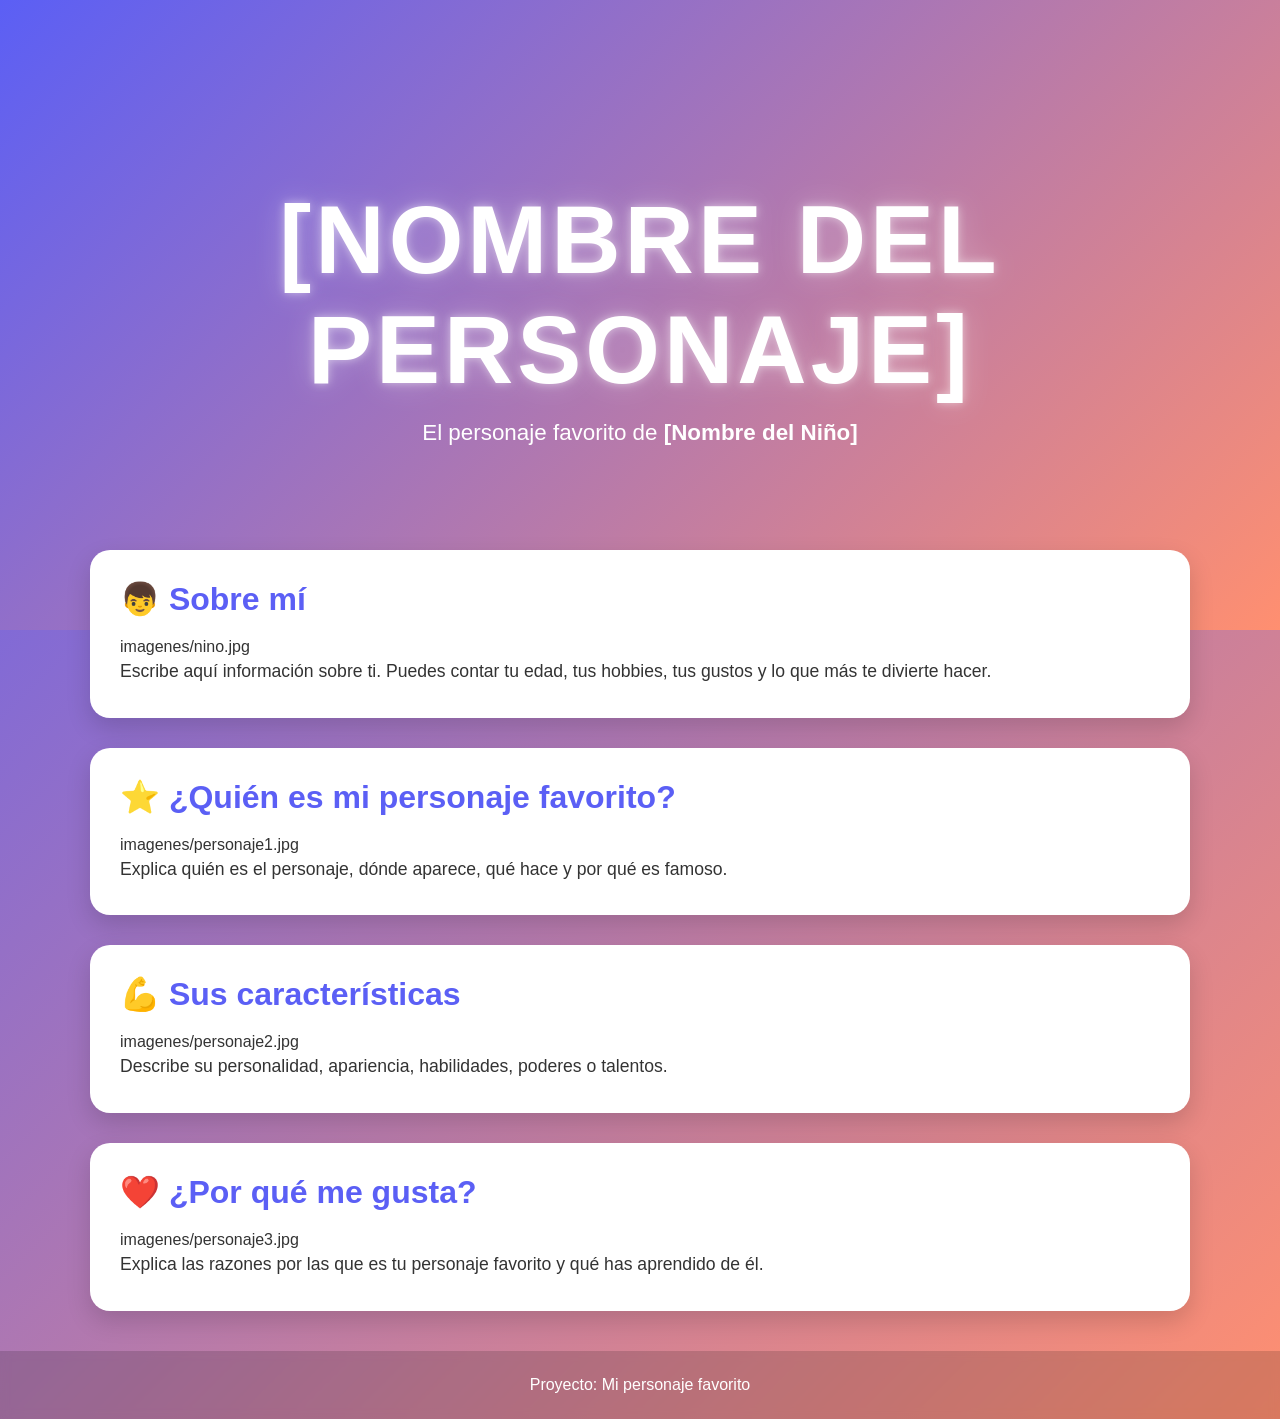
==== docs/personajeFavorito/index.html @ c8830bc5 "Automated update" ====
<!DOCTYPE html>
<html lang="es">

<head>
    <meta charset="UTF-8">
    <meta name="viewport" content="width=device-width, initial-scale=1.0">
    <title>[Nombre del Personaje]</title>
    <link rel="stylesheet" href="style.css">
</head>

<body>

    <header class="hero">
        <div class="hero-content">
            <h1>[NOMBRE DEL PERSONAJE]</h1>
            <p>El personaje favorito de <strong>[Nombre del Niño]</strong></p>
        </div>
    </header>

    <main>

        <section class="card">
            <h2>👦 Sobre mí</h2>
            imagenes/nino.jpg

            <p>
                Escribe aquí información sobre ti.
                Puedes contar tu edad, tus hobbies,
                tus gustos y lo que más te divierte hacer.
            </p>
        </section>

        <section class="card">
            <h2>⭐ ¿Quién es mi personaje favorito?</h2>
            imagenes/personaje1.jpg

            <p>
                Explica quién es el personaje, dónde aparece,
                qué hace y por qué es famoso.
            </p>
        </section>

        <section class="card">
            <h2>💪 Sus características</h2>
            imagenes/personaje2.jpg

            <p>
                Describe su personalidad, apariencia,
                habilidades, poderes o talentos.
            </p>
        </section>

        <section class="card">
            <h2>❤️ ¿Por qué me gusta?</h2>
            imagenes/personaje3.jpg

            <p>
                Explica las razones por las que es tu personaje favorito
                y qué has aprendido de él.
            </p>
        </section>

    </main>

    <footer>
        <p>Proyecto: Mi personaje favorito</p>
    </footer>

</body>

</html>
---- docs/personajeFavorito/style.css ----
/*======================================
  PALETA DE COLORES
======================================*/
:root {
    --color-primario: #5b5ff5;
    --color-secundario: #ff8f70;
}

/*======================================
  CONFIGURACIÓN GENERAL
======================================*/
* {
    margin: 0;
    padding: 0;
    box-sizing: border-box;
}

body {
    font-family: "Segoe UI", Arial, sans-serif;

    background: linear-gradient(
        135deg,
        var(--color-primario),
        var(--color-secundario)
    );

    min-height: 100vh;
    color: #333;
}

/*======================================
  HERO
======================================*/
.hero {
    height: 70vh;

    display: flex;
    justify-content: center;
    align-items: center;

    text-align: center;

    background: linear-gradient(
        135deg,
        var(--color-primario),
        var(--color-secundario)
    );

    color: white;
}

.hero-content {
    animation: aparecer 1.5s ease;
}

.hero h1 {
    font-size: clamp(3rem, 8vw, 6rem);
    letter-spacing: 4px;
    text-transform: uppercase;

    text-shadow:
        0 0 10px rgba(255,255,255,.5),
        0 0 30px rgba(255,255,255,.3);

    animation: flotar 3s ease-in-out infinite;
}

.hero p {
    font-size: 1.4rem;
    margin-top: 15px;
}

/*======================================
  CONTENEDOR
======================================*/
main {
    width: 90%;
    max-width: 1100px;

    margin: -80px auto 40px;
}

/*======================================
  TARJETAS
======================================*/
.card {
    background: white;

    margin-bottom: 30px;
    padding: 30px;

    border-radius: 20px;

    box-shadow: 0 10px 25px rgba(0,0,0,.15);

    transition: .3s;
}

.card:hover {
    transform: translateY(-8px);
}

.card h2 {
    color: var(--color-primario);
    margin-bottom: 20px;
    font-size: 2rem;
}

.card img {
    width: 100%;
    max-width: 450px;

    display: block;
    margin: 20px auto;

    border-radius: 15px;

    transition: .4s;
}

.card img:hover {
    transform: scale(1.05);
}

.card p {
    font-size: 1.1rem;
    line-height: 1.8;
}

/*======================================
  FOOTER
======================================*/
footer {
    text-align: center;

    padding: 25px;

    color: white;

    background: rgba(0,0,0,.15);

    backdrop-filter: blur(5px);
}

/*======================================
  ANIMACIONES
======================================*/
@keyframes aparecer {
    from {
        opacity: 0;
        transform: translateY(40px);
    }

    to {
        opacity: 1;
        transform: translateY(0);
    }
}

@keyframes flotar {
    0% {
        transform: translateY(0);
    }

    50% {
        transform: translateY(-10px);
    }

    100% {
        transform: translateY(0);
    }
}

/*======================================
  RESPONSIVE
======================================*/
@media (max-width: 768px) {

    .hero {
        height: 55vh;
    }

    .hero p {
        font-size: 1rem;
    }

    .card {
        padding: 20px;
    }

    .card h2 {
        font-size: 1.5rem;
    }
}
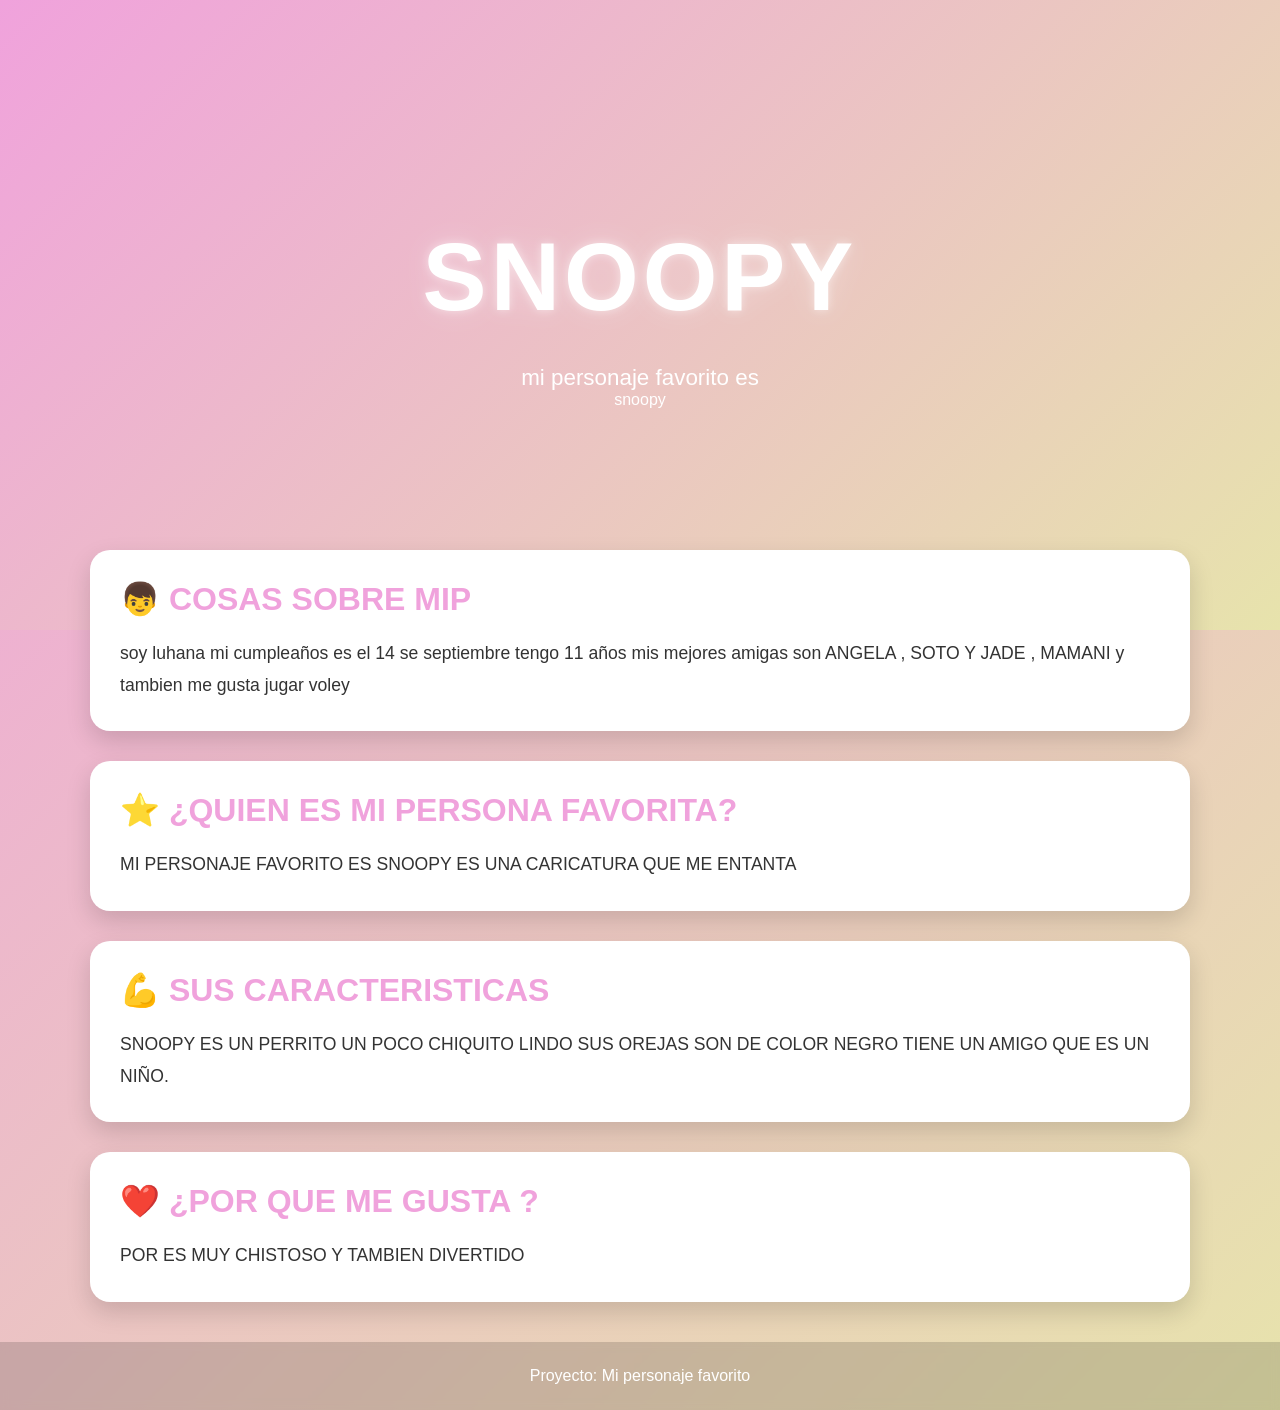
==== commit 892eb45f: "mi personaje favorito cd .. git push origin main" ====
--- a/docs/personajeFavorito/index.html
+++ b/docs/personajeFavorito/index.html
@@ -4,7 +4,7 @@
 <head>
     <meta charset="UTF-8">
     <meta name="viewport" content="width=device-width, initial-scale=1.0">
-    <title>[Nombre del Personaje]</title>
+    <title>[luhana]</title>
     <link rel="stylesheet" href="style.css">
 </head>
 
@@ -12,51 +12,51 @@
 
     <header class="hero">
         <div class="hero-content">
-            <h1>[NOMBRE DEL PERSONAJE]</h1>
-            <p>El personaje favorito de <strong>[Nombre del Niño]</strong></p>
+            <h1>snoopy</h1>
+            <img style="width: 200px;" src="https://imgs.search.brave.com/WzM_Tx1OCkWG4yvk5N5A-4FUNXmnbfqckWbcRbqJrk0/rs:fit:860:0:0:0/g:ce/aHR0cHM6Ly9wZWFu/dXRzLnN0b3JlL2Nk/bi9zaG9wL2ZpbGVz/LzQwNTA4X2FfNTMz/eC5qcGc_dj0xNzU3/NjA5NTQ5" alt="">
+            <p>mi personaje favorito es</p>snoopy
         </div>
     </header>
 
     <main>
 
         <section class="card">
-            <h2>👦 Sobre mí</h2>
-            imagenes/nino.jpg
+            <h2>👦 COSAS SOBRE MIP</h2>
+            
 
             <p>
-                Escribe aquí información sobre ti.
-                Puedes contar tu edad, tus hobbies,
-                tus gustos y lo que más te divierte hacer.
+                soy luhana mi cumpleaños es el 14 se septiembre tengo 11 años mis
+                 mejores amigas son ANGELA , SOTO Y JADE , MAMANI y tambien me gusta jugar voley 
             </p>
         </section>
 
         <section class="card">
-            <h2>⭐ ¿Quién es mi personaje favorito?</h2>
-            imagenes/personaje1.jpg
+            <h2>⭐ ¿QUIEN ES MI PERSONA FAVORITA?</h2>
+            
 
             <p>
-                Explica quién es el personaje, dónde aparece,
-                qué hace y por qué es famoso.
+                MI PERSONAJE FAVORITO ES SNOOPY ES UNA CARICATURA 
+                QUE ME ENTANTA
             </p>
         </section>
 
         <section class="card">
-            <h2>💪 Sus características</h2>
-            imagenes/personaje2.jpg
+            <h2>💪 SUS CARACTERISTICAS</h2>
+            
 
             <p>
-                Describe su personalidad, apariencia,
-                habilidades, poderes o talentos.
+                SNOOPY ES UN PERRITO UN POCO CHIQUITO LINDO 
+                SUS OREJAS SON DE COLOR NEGRO TIENE UN AMIGO
+                QUE ES UN NIÑO.
             </p>
         </section>
 
         <section class="card">
-            <h2>❤️ ¿Por qué me gusta?</h2>
-            imagenes/personaje3.jpg
+            <h2>❤️ ¿POR QUE ME GUSTA ?</h2>
+            
 
             <p>
-                Explica las razones por las que es tu personaje favorito
-                y qué has aprendido de él.
+                POR ES MUY CHISTOSO Y TAMBIEN DIVERTIDO 
             </p>
         </section>
 
--- a/docs/personajeFavorito/style.css
+++ b/docs/personajeFavorito/style.css
@@ -2,8 +2,8 @@
   PALETA DE COLORES
 ======================================*/
 :root {
-    --color-primario: #5b5ff5;
-    --color-secundario: #ff8f70;
+    --color-primario: #f0a2dc;
+    --color-secundario: #e7e3ac;
 }
 
 /*======================================
